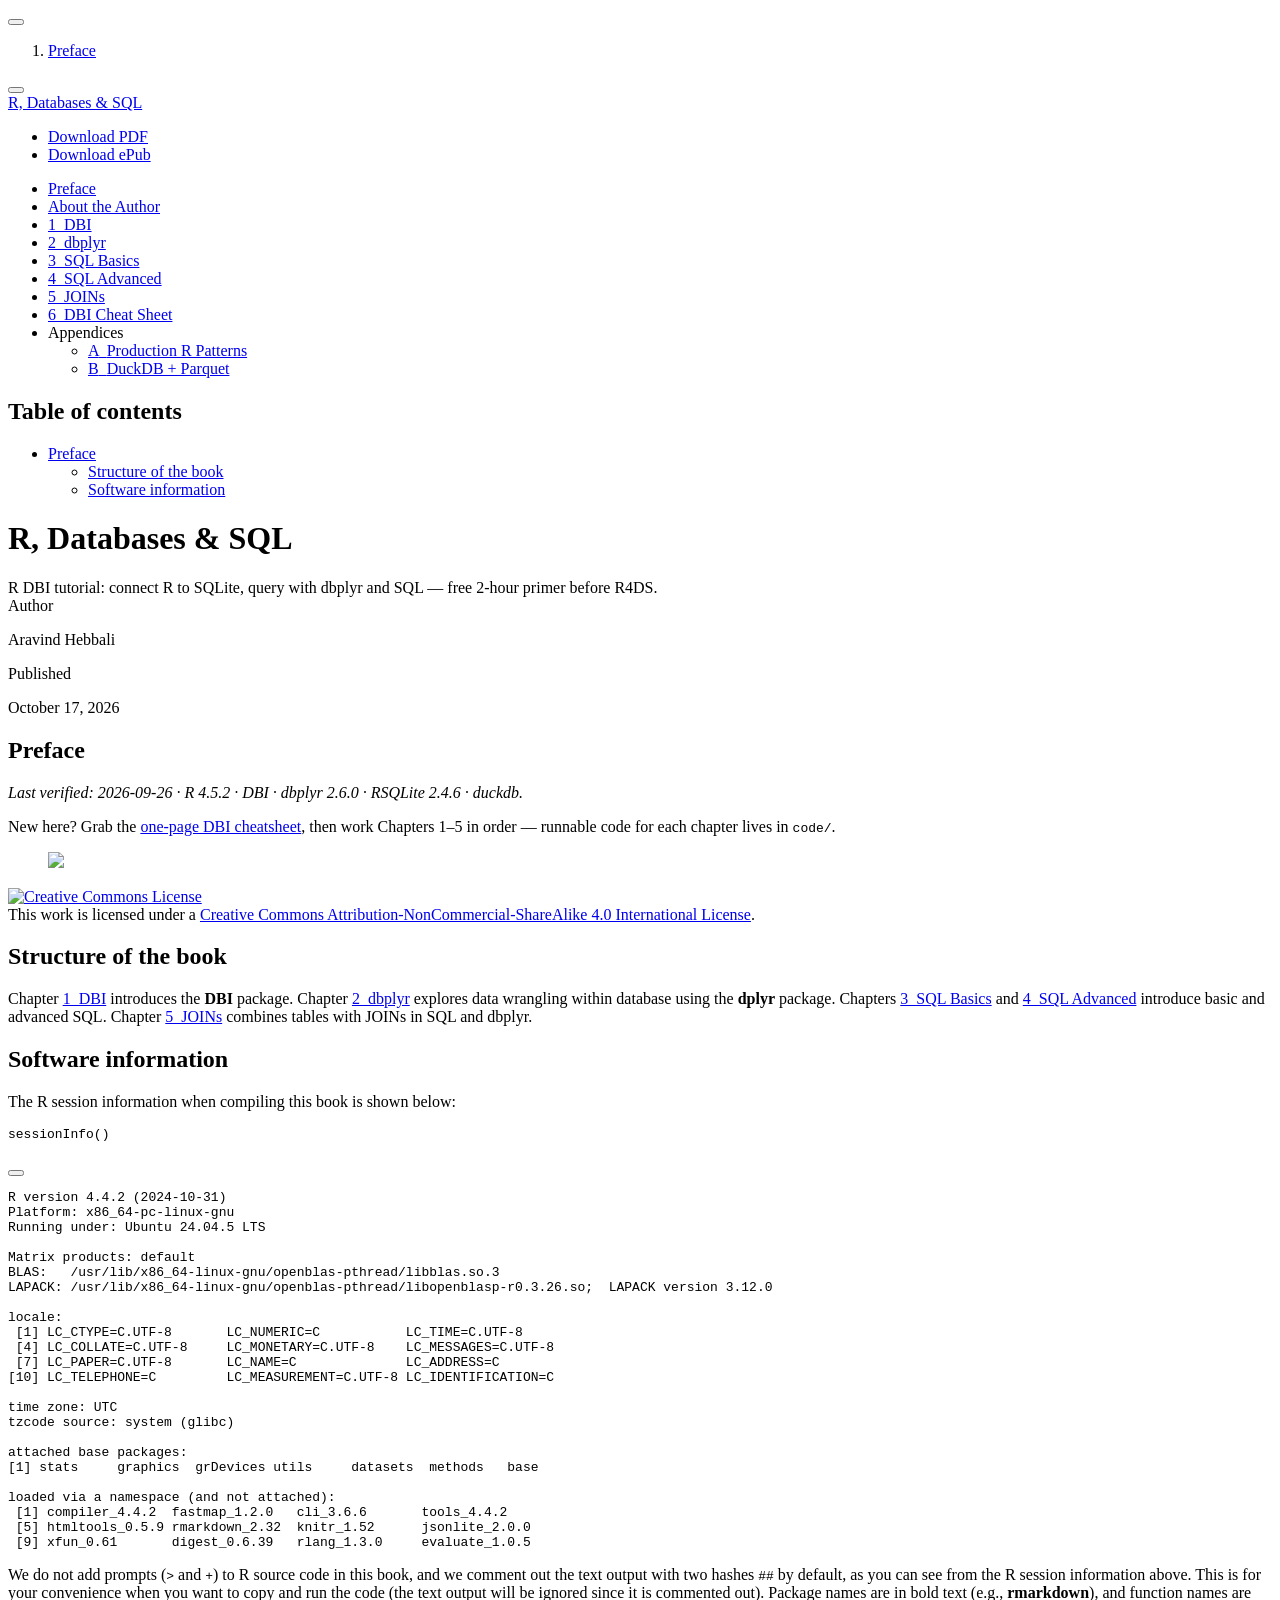
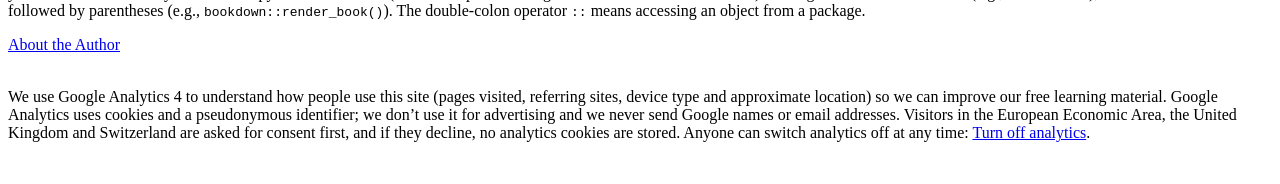
==== docs/index.html @ 553f1cb4 "docs: rebuild site via ci" ====
<!DOCTYPE html>
<html xmlns="http://www.w3.org/1999/xhtml" lang="en" xml:lang="en"><head>

<meta charset="utf-8">
<meta name="generator" content="quarto-1.10.18">

<meta name="viewport" content="width=device-width, initial-scale=1.0, user-scalable=yes">

<meta name="author" content="Aravind Hebbali">
<meta name="dcterms.date" content="2026-10-17">
<meta name="description" content="R DBI tutorial: connect R to SQLite, query with dbplyr and SQL — free 2-hour primer before R4DS.">

<title>R, Databases &amp; SQL</title>
<style>
/* Default styles provided by pandoc.
** See https://pandoc.org/MANUAL.html#variables-for-html for config info.
*/
span.smallcaps{font-variant: small-caps;}
div.columns{display: flex; gap: 1.5em;}
div.column{flex: auto;}
@media screen {
div.columns{gap: min(4vw, 1.5em);}
div.column{overflow-x: auto;}
}
div.hanging-indent{margin-left: 1.5em; text-indent: -1.5em;}
ul.task-list{list-style: none;}
ul.task-list li input[type="checkbox"] {
  width: 0.8em;
  margin: 0 0.8em 0.2em -1em; /* quarto-specific, see https://github.com/quarto-dev/quarto-cli/issues/4556 */ 
  vertical-align: middle;
}
/* CSS for syntax highlighting */
html { -webkit-text-size-adjust: 100%; }
pre > code.sourceCode { white-space: pre; position: relative; }
pre > code.sourceCode > span { display: inline-block; line-height: 1.25; }
pre > code.sourceCode > span:empty { height: 1.2em; }
.sourceCode { overflow: visible; }
code.sourceCode > span { color: inherit; text-decoration: inherit; }
div.sourceCode { margin: 1em 0; }
pre.sourceCode { margin: 0; }
@media screen {
div.sourceCode { overflow: auto; }
}
@media print {
pre > code.sourceCode { white-space: pre-wrap; }
pre > code.sourceCode > span { text-indent: -5em; padding-left: 5em; }
}
pre.numberSource code
  { counter-reset: source-line 0; }
pre.numberSource code > span
  { position: relative; left: -4em; counter-increment: source-line; }
pre.numberSource code > span > a:first-child::before
  { content: counter(source-line);
    position: relative; left: -1em; text-align: right; vertical-align: baseline;
    border: none; display: inline-block;
    -webkit-touch-callout: none; -webkit-user-select: none;
    -khtml-user-select: none; -moz-user-select: none;
    -ms-user-select: none; user-select: none;
    padding: 0 4px; width: 4em;
  }
pre.numberSource { margin-left: 3em;  padding-left: 4px; }
div.sourceCode
  {   }
@media screen {
pre > code.sourceCode > span > a:first-child::before { text-decoration: underline; }
}
</style>


<script src="site_libs/quarto-nav/quarto-nav.js"></script>
<script src="site_libs/quarto-nav/headroom.min.js"></script>
<script src="site_libs/clipboard/clipboard.min.js"></script>
<script src="site_libs/quarto-search/autocomplete.umd.js"></script>
<script src="site_libs/quarto-search/fuse.min.js"></script>
<script src="site_libs/quarto-search/quarto-search.js"></script>
<meta name="quarto:offset" content="./">
<link href="./about.html" rel="next">
<script src="site_libs/quarto-html/quarto.js" type="module"></script>
<script src="site_libs/quarto-html/tabsets/tabsets.js" type="module"></script>
<script src="site_libs/quarto-html/popper.min.js"></script>
<script src="site_libs/quarto-html/tippy.umd.min.js"></script>
<script src="site_libs/quarto-html/anchor.min.js"></script>
<link href="site_libs/quarto-html/tippy.css" rel="stylesheet">
<link href="site_libs/quarto-html/quarto-syntax-highlighting-64a204ab8560d761af7679ceaba22944.css" rel="stylesheet" id="quarto-text-highlighting-styles">
<script src="site_libs/bootstrap/bootstrap.min.js"></script>
<link href="site_libs/bootstrap/bootstrap-icons.css" rel="stylesheet">
<link href="site_libs/bootstrap/bootstrap-fa39313ee0ae67082205aa4c05164dde.min.css" rel="stylesheet" append-hash="true" id="quarto-bootstrap" data-mode="light">
<script id="quarto-search-options" type="application/json">{
  "location": "sidebar",
  "copy-button": false,
  "collapse-after": 3,
  "panel-placement": "start",
  "type": "textbox",
  "limit": 50,
  "keyboard-shortcut": [
    "f",
    "/",
    "s"
  ],
  "show-item-context": false,
  "language": {
    "search-no-results-text": "No results",
    "search-matching-documents-text": "matching documents",
    "search-copy-link-title": "Copy link to search",
    "search-hide-matches-text": "Hide additional matches",
    "search-more-match-text": "more match in this document",
    "search-more-matches-text": "more matches in this document",
    "search-clear-button-title": "Clear",
    "search-text-placeholder": "",
    "search-detached-cancel-button-title": "Cancel",
    "search-submit-button-title": "Submit",
    "search-label": "Search"
  }
}</script>
<!-- Rsquared site-kit v1.0.1: GA4 + region-based consent. Kit files are vendored in site-kit/. -->
<link rel="stylesheet" href="./site-kit/rsa-consent.css">
<script src="./site-kit/rsa-analytics.js" data-ga-id="G-2QSPEL5WM6" async=""></script>


<link rel="stylesheet" href="style.css">
</head>

<body class="nav-sidebar floating quarto-light">

<div id="quarto-search-results"></div>
  <header id="quarto-header" class="headroom fixed-top">
  <nav class="quarto-secondary-nav">
    <div class="container-fluid d-flex">
      <button type="button" class="quarto-btn-toggle btn" data-bs-toggle="collapse" role="button" data-bs-target=".quarto-sidebar-collapse-item" aria-controls="quarto-sidebar" aria-expanded="false" aria-label="Toggle sidebar navigation" onclick="if (window.quartoToggleHeadroom) { window.quartoToggleHeadroom(); }">
        <i class="bi bi-layout-text-sidebar-reverse"></i>
      </button>
        <nav class="quarto-page-breadcrumbs" aria-label="breadcrumb"><ol class="breadcrumb"><li class="breadcrumb-item"><a href="./index.html">Preface</a></li></ol></nav>
        <a class="flex-grow-1" role="navigation" data-bs-toggle="collapse" data-bs-target=".quarto-sidebar-collapse-item" aria-controls="quarto-sidebar" aria-expanded="false" aria-label="Toggle sidebar navigation" onclick="if (window.quartoToggleHeadroom) { window.quartoToggleHeadroom(); }">      
        </a>
      <button type="button" class="btn quarto-search-button" aria-label="Search" onclick="window.quartoOpenSearch();">
        <i class="bi bi-search"></i>
      </button>
    </div>
  </nav>
</header>
<!-- content -->
<div id="quarto-content" class="quarto-container page-columns page-rows-contents page-layout-article">
<!-- sidebar -->
  <nav id="quarto-sidebar" class="sidebar collapse collapse-horizontal quarto-sidebar-collapse-item sidebar-navigation floating overflow-auto">
    <div class="pt-lg-2 mt-2 text-left sidebar-header">
    <div class="sidebar-title mb-0 py-0">
      <a href="./">R, Databases &amp; SQL</a> 
        <div class="sidebar-tools-main">
    <div class="dropdown">
      <a href="" title="Download" id="quarto-navigation-tool-dropdown-0" class="quarto-navigation-tool dropdown-toggle px-1" data-bs-toggle="dropdown" aria-expanded="false" role="link" aria-label="Download"><i class="bi bi-download"></i></a>
      <ul class="dropdown-menu" aria-labelledby="quarto-navigation-tool-dropdown-0">
          <li>
            <a class="dropdown-item sidebar-tools-main-item" href="./databases-and-sql.pdf">
              <i class="bi bi-file-pdf pe-1"></i>
            Download PDF
            </a>
          </li>
          <li>
            <a class="dropdown-item sidebar-tools-main-item" href="./databases-and-sql.epub">
              <i class="bi bi-journal pe-1"></i>
            Download ePub
            </a>
          </li>
      </ul>
    </div>
</div>
    </div>
      </div>
        <div class="mt-2 flex-shrink-0 align-items-center">
        <div class="sidebar-search">
        <div id="quarto-search" class="" title="Search"></div>
        </div>
        </div>
    <div class="sidebar-menu-container"> 
    <ul class="list-unstyled mt-1">
        <li class="sidebar-item">
  <div class="sidebar-item-container"> 
  <a href="./index.html" class="sidebar-item-text sidebar-link active">
 <span class="menu-text">Preface</span></a>
  </div>
</li>
        <li class="sidebar-item">
  <div class="sidebar-item-container"> 
  <a href="./about.html" class="sidebar-item-text sidebar-link">
 <span class="menu-text">About the Author</span></a>
  </div>
</li>
        <li class="sidebar-item">
  <div class="sidebar-item-container"> 
  <a href="./dbi.html" class="sidebar-item-text sidebar-link">
 <span class="menu-text"><span class="chapter-number">1</span>&nbsp; <span class="chapter-title">DBI</span></span></a>
  </div>
</li>
        <li class="sidebar-item">
  <div class="sidebar-item-container"> 
  <a href="./dbplyr.html" class="sidebar-item-text sidebar-link">
 <span class="menu-text"><span class="chapter-number">2</span>&nbsp; <span class="chapter-title">dbplyr</span></span></a>
  </div>
</li>
        <li class="sidebar-item">
  <div class="sidebar-item-container"> 
  <a href="./sql-basics.html" class="sidebar-item-text sidebar-link">
 <span class="menu-text"><span class="chapter-number">3</span>&nbsp; <span class="chapter-title">SQL Basics</span></span></a>
  </div>
</li>
        <li class="sidebar-item">
  <div class="sidebar-item-container"> 
  <a href="./sql-advanced.html" class="sidebar-item-text sidebar-link">
 <span class="menu-text"><span class="chapter-number">4</span>&nbsp; <span class="chapter-title">SQL Advanced</span></span></a>
  </div>
</li>
        <li class="sidebar-item">
  <div class="sidebar-item-container"> 
  <a href="./joins.html" class="sidebar-item-text sidebar-link">
 <span class="menu-text"><span class="chapter-number">5</span>&nbsp; <span class="chapter-title">JOINs</span></span></a>
  </div>
</li>
        <li class="sidebar-item">
  <div class="sidebar-item-container"> 
  <a href="./cheatsheet.html" class="sidebar-item-text sidebar-link">
 <span class="menu-text"><span class="chapter-number">6</span>&nbsp; <span class="chapter-title">DBI Cheat Sheet</span></span></a>
  </div>
</li>
        <li class="sidebar-item sidebar-item-section">
      <div class="sidebar-item-container"> 
            <a class="sidebar-item-text sidebar-link text-start" data-bs-toggle="collapse" data-bs-target="#quarto-sidebar-section-1" role="navigation" aria-expanded="true">
 <span class="menu-text">Appendices</span></a>
          <a class="sidebar-item-toggle text-start" data-bs-toggle="collapse" data-bs-target="#quarto-sidebar-section-1" role="navigation" aria-expanded="true" aria-label="Toggle section">
            <i class="bi bi-chevron-right ms-2"></i>
          </a> 
      </div>
      <ul id="quarto-sidebar-section-1" class="collapse list-unstyled sidebar-section depth1 show">  
          <li class="sidebar-item">
  <div class="sidebar-item-container"> 
  <a href="./production.html" class="sidebar-item-text sidebar-link">
 <span class="menu-text"><span class="chapter-number">A</span>&nbsp; <span class="chapter-title">Production R Patterns</span></span></a>
  </div>
</li>
          <li class="sidebar-item">
  <div class="sidebar-item-container"> 
  <a href="./duckdb.html" class="sidebar-item-text sidebar-link">
 <span class="menu-text"><span class="chapter-number">B</span>&nbsp; <span class="chapter-title">DuckDB + Parquet</span></span></a>
  </div>
</li>
      </ul>
  </li>
    </ul>
    </div>
</nav>
<div id="quarto-sidebar-glass" class="quarto-sidebar-collapse-item" data-bs-toggle="collapse" data-bs-target=".quarto-sidebar-collapse-item"></div>
<!-- margin-sidebar -->
    <div id="quarto-margin-sidebar" class="sidebar margin-sidebar">
        <nav id="TOC" role="doc-toc" class="toc-active">
    <h2 id="toc-title">Table of contents</h2>
   
  <ul>
  <li><a href="#preface" id="toc-preface" class="nav-link active" data-scroll-target="#preface">Preface</a>
  <ul class="collapse">
  <li><a href="#structure-of-the-book" id="toc-structure-of-the-book" class="nav-link" data-scroll-target="#structure-of-the-book">Structure of the book</a></li>
  <li><a href="#software-information" id="toc-software-information" class="nav-link" data-scroll-target="#software-information">Software information</a></li>
  </ul></li>
  </ul>
</nav>
    </div>
<!-- main -->
<main class="content" id="quarto-document-content">

<header id="title-block-header" class="quarto-title-block default">
<div class="quarto-title">
<h1 class="title">R, Databases &amp; SQL</h1>
</div>

<div>
  <div class="description">
    R DBI tutorial: connect R to SQLite, query with dbplyr and SQL — free 2-hour primer before R4DS.
  </div>
</div>


<div class="quarto-title-meta">

    <div>
    <div class="quarto-title-meta-heading">Author</div>
    <div class="quarto-title-meta-contents">
             <p>Aravind Hebbali </p>
          </div>
  </div>
    
    <div>
    <div class="quarto-title-meta-heading">Published</div>
    <div class="quarto-title-meta-contents">
      <p class="date">October 17, 2026</p>
    </div>
  </div>
  
    
  </div>
  


</header>


<section id="preface" class="level1 unnumbered">
<h1 class="unnumbered">Preface</h1>
<p><em>Last verified: 2026-09-26 · R 4.5.2 · DBI · dbplyr 2.6.0 · RSQLite 2.4.6 · duckdb.</em></p>
<p>New here? Grab the <a href="cheatsheet/dbi-cheatsheet.pdf">one-page DBI cheatsheet</a>, then work Chapters 1–5 in order — runnable code for each chapter lives in <code>code/</code>.</p>
<div class="cell" data-layout-align="center">
<div class="cell-output-display">
<div class="quarto-figure quarto-figure-center">
<figure class="figure">
<p><img src="img/rdbsql.png" class="img-fluid quarto-figure quarto-figure-center figure-img" style="width:60.0%"></p>
</figure>
</div>
</div>
</div>
<p><a rel="license" href="http://creativecommons.org/licenses/by-nc-sa/4.0/"><img alt="Creative Commons License" style="border-width:0" src="https://i.creativecommons.org/l/by-nc-sa/4.0/88x31.png"></a><br>This work is licensed under a <a rel="license" href="http://creativecommons.org/licenses/by-nc-sa/4.0/">Creative Commons Attribution-NonCommercial-ShareAlike 4.0 International License</a>.</p>
<section id="structure-of-the-book" class="level2 unnumbered">
<h2 class="unnumbered anchored" data-anchor-id="structure-of-the-book">Structure of the book</h2>
<p>Chapter <a href="dbi.html" class="quarto-xref"><span>1&nbsp; DBI</span></a> introduces the <strong>DBI</strong> package. Chapter <a href="dbplyr.html" class="quarto-xref"><span>2&nbsp; dbplyr</span></a> explores data wrangling within database using the <strong>dplyr</strong> package. Chapters <a href="sql-basics.html" class="quarto-xref"><span>3&nbsp; SQL Basics</span></a> and <a href="sql-advanced.html" class="quarto-xref"><span>4&nbsp; SQL Advanced</span></a> introduce basic and advanced SQL. Chapter <a href="joins.html" class="quarto-xref"><span>5&nbsp; JOINs</span></a> combines tables with JOINs in SQL and dbplyr.</p>
</section>
<section id="software-information" class="level2 unnumbered">
<h2 class="unnumbered anchored" data-anchor-id="software-information">Software information</h2>
<p>The R session information when compiling this book is shown below:</p>
<div class="cell">
<div class="code-copy-outer-scaffold"><div class="sourceCode cell-code" id="cb1"><pre class="sourceCode r code-with-copy"><code class="sourceCode r"><span id="cb1-1"><a href="#cb1-1" aria-hidden="true" tabindex="-1"></a><span class="fu">sessionInfo</span>()</span></code></pre></div><button title="Copy to Clipboard" class="code-copy-button"><i class="bi"></i></button></div>
<div class="cell-output cell-output-stdout">
<pre><code>R version 4.4.2 (2024-10-31)
Platform: x86_64-pc-linux-gnu
Running under: Ubuntu 24.04.5 LTS

Matrix products: default
BLAS:   /usr/lib/x86_64-linux-gnu/openblas-pthread/libblas.so.3 
LAPACK: /usr/lib/x86_64-linux-gnu/openblas-pthread/libopenblasp-r0.3.26.so;  LAPACK version 3.12.0

locale:
 [1] LC_CTYPE=C.UTF-8       LC_NUMERIC=C           LC_TIME=C.UTF-8       
 [4] LC_COLLATE=C.UTF-8     LC_MONETARY=C.UTF-8    LC_MESSAGES=C.UTF-8   
 [7] LC_PAPER=C.UTF-8       LC_NAME=C              LC_ADDRESS=C          
[10] LC_TELEPHONE=C         LC_MEASUREMENT=C.UTF-8 LC_IDENTIFICATION=C   

time zone: UTC
tzcode source: system (glibc)

attached base packages:
[1] stats     graphics  grDevices utils     datasets  methods   base     

loaded via a namespace (and not attached):
 [1] compiler_4.4.2  fastmap_1.2.0   cli_3.6.6       tools_4.4.2    
 [5] htmltools_0.5.9 rmarkdown_2.32  knitr_1.52      jsonlite_2.0.0 
 [9] xfun_0.61       digest_0.6.39   rlang_1.3.0     evaluate_1.0.5 </code></pre>
</div>
</div>
<p>We do not add prompts (<code>&gt;</code> and <code>+</code>) to R source code in this book, and we comment out the text output with two hashes <code>##</code> by default, as you can see from the R session information above. This is for your convenience when you want to copy and run the code (the text output will be ignored since it is commented out). Package names are in bold text (e.g., <strong>rmarkdown</strong>), and function names are followed by parentheses (e.g., <code>bookdown::render_book()</code>). The double-colon operator <code>::</code> means accessing an object from a package.</p>


</section>
</section>

</main> <!-- /main -->
<script id="quarto-html-after-body" type="application/javascript">
  window.document.addEventListener("DOMContentLoaded", function (event) {
    const icon = "";
    const anchorJS = new window.AnchorJS();
    anchorJS.options = {
      placement: 'right',
      icon: icon
    };
    anchorJS.add('.anchored');
    const isCodeAnnotation = (el) => {
      for (const clz of el.classList) {
        if (clz.startsWith('code-annotation-')) {                     
          return true;
        }
      }
      return false;
    }
    const onCopySuccess = function(e) {
      // button target
      const button = e.trigger;
      // don't keep focus
      button.blur();
      // flash "checked"
      button.classList.add('code-copy-button-checked');
      var currentTitle = button.getAttribute("title");
      button.setAttribute("title", "Copied!");
      let tooltip;
      if (window.bootstrap) {
        button.setAttribute("data-bs-toggle", "tooltip");
        button.setAttribute("data-bs-placement", "left");
        button.setAttribute("data-bs-title", "Copied!");
        tooltip = new bootstrap.Tooltip(button, 
          { trigger: "manual", 
            customClass: "code-copy-button-tooltip",
            offset: [0, -8]});
        tooltip.show();    
      }
      setTimeout(function() {
        if (tooltip) {
          tooltip.hide();
          button.removeAttribute("data-bs-title");
          button.removeAttribute("data-bs-toggle");
          button.removeAttribute("data-bs-placement");
        }
        button.setAttribute("title", currentTitle);
        button.classList.remove('code-copy-button-checked');
      }, 1000);
      // clear code selection
      e.clearSelection();
    }
    const getTextToCopy = function(trigger) {
      const outerScaffold = trigger.parentElement.cloneNode(true);
      const codeEl = outerScaffold.querySelector('code');
      for (const childEl of codeEl.children) {
        if (isCodeAnnotation(childEl)) {
          childEl.remove();
        }
      }
      return codeEl.innerText;
    }
    const clipboard = new window.ClipboardJS('.code-copy-button:not([data-in-quarto-modal])', {
      text: getTextToCopy
    });
    clipboard.on('success', onCopySuccess);
    if (window.document.getElementById('quarto-embedded-source-code-modal')) {
      const clipboardModal = new window.ClipboardJS('.code-copy-button[data-in-quarto-modal]', {
        text: getTextToCopy,
        container: window.document.getElementById('quarto-embedded-source-code-modal')
      });
      clipboardModal.on('success', onCopySuccess);
    }
      var localhostRegex = new RegExp(/^(?:http|https):\/\/localhost\:?[0-9]*\//);
      var mailtoRegex = new RegExp(/^mailto:/);
        var filterRegex = new RegExp('/' + window.location.host + '/');
      var isInternal = (href) => {
          return filterRegex.test(href) || localhostRegex.test(href) || mailtoRegex.test(href);
      }
      // Inspect non-navigation links and adorn them if external
     var links = window.document.querySelectorAll('a[href]:not(.nav-link):not(.navbar-brand):not(.toc-action):not(.sidebar-link):not(.sidebar-item-toggle):not(.pagination-link):not(.no-external):not([aria-hidden]):not(.dropdown-item):not(.quarto-navigation-tool):not(.about-link)');
      for (var i=0; i<links.length; i++) {
        const link = links[i];
        if (!isInternal(link.href)) {
          // undo the damage that might have been done by quarto-nav.js in the case of
          // links that we want to consider external
          if (link.dataset.originalHref !== undefined) {
            link.href = link.dataset.originalHref;
          }
        }
      }
    function tippyHover(el, contentFn, onTriggerFn, onUntriggerFn) {
      const config = {
        allowHTML: true,
        maxWidth: 500,
        delay: 100,
        arrow: false,
        appendTo: function(el) {
            return el.parentElement;
        },
        interactive: true,
        interactiveBorder: 10,
        theme: 'quarto',
        placement: 'bottom-start',
      };
      if (contentFn) {
        config.content = contentFn;
      }
      if (onTriggerFn) {
        config.onTrigger = onTriggerFn;
      }
      if (onUntriggerFn) {
        config.onUntrigger = onUntriggerFn;
      }
      window.tippy(el, config); 
    }
    const noterefs = window.document.querySelectorAll('a[role="doc-noteref"]');
    for (var i=0; i<noterefs.length; i++) {
      const ref = noterefs[i];
      tippyHover(ref, function() {
        // use id or data attribute instead here
        let href = ref.getAttribute('data-footnote-href') || ref.getAttribute('href');
        try { href = new URL(href).hash; } catch {}
        const id = href.replace(/^#\/?/, "");
        const note = window.document.getElementById(id);
        if (note) {
          return note.innerHTML;
        } else {
          return "";
        }
      });
    }
    const xrefs = window.document.querySelectorAll('a.quarto-xref');
    const processXRef = (id, note) => {
      // Strip column container classes
      const stripColumnClz = (el) => {
        el.classList.remove("page-full", "page-columns");
        if (el.children) {
          for (const child of el.children) {
            stripColumnClz(child);
          }
        }
      }
      stripColumnClz(note)
      if (id === null || id.startsWith('sec-')) {
        // Special case sections, only their first couple elements
        const container = document.createElement("div");
        if (note.children && note.children.length > 2) {
          container.appendChild(note.children[0].cloneNode(true));
          for (let i = 1; i < note.children.length; i++) {
            const child = note.children[i];
            if (child.tagName === "P" && child.innerText === "") {
              continue;
            } else {
              container.appendChild(child.cloneNode(true));
              break;
            }
          }
          if (window.Quarto?.typesetMath) {
            window.Quarto.typesetMath(container);
          }
          return container.innerHTML
        } else {
          if (window.Quarto?.typesetMath) {
            window.Quarto.typesetMath(note);
          }
          return note.innerHTML;
        }
      } else {
        // Remove any anchor links if they are present
        const anchorLink = note.querySelector('a.anchorjs-link');
        if (anchorLink) {
          anchorLink.remove();
        }
        if (window.Quarto?.typesetMath) {
          window.Quarto.typesetMath(note);
        }
        if (note.classList.contains("callout")) {
          return note.outerHTML;
        } else {
          return note.innerHTML;
        }
      }
    }
    for (var i=0; i<xrefs.length; i++) {
      const xref = xrefs[i];
      tippyHover(xref, undefined, function(instance) {
        instance.disable();
        let url = xref.getAttribute('href');
        let hash = undefined; 
        if (url.startsWith('#')) {
          hash = url;
        } else {
          try { hash = new URL(url).hash; } catch {}
        }
        if (hash) {
          const id = hash.replace(/^#\/?/, "");
          const note = window.document.getElementById(id);
          if (note !== null) {
            try {
              const html = processXRef(id, note.cloneNode(true));
              instance.setContent(html);
            } finally {
              instance.enable();
              instance.show();
            }
          } else {
            // See if we can fetch this
            fetch(url.split('#')[0])
            .then(res => res.text())
            .then(html => {
              const parser = new DOMParser();
              const htmlDoc = parser.parseFromString(html, "text/html");
              const note = htmlDoc.getElementById(id);
              if (note !== null) {
                const html = processXRef(id, note);
                instance.setContent(html);
              } 
            }).finally(() => {
              instance.enable();
              instance.show();
            });
          }
        } else {
          // See if we can fetch a full url (with no hash to target)
          // This is a special case and we should probably do some content thinning / targeting
          fetch(url)
          .then(res => res.text())
          .then(html => {
            const parser = new DOMParser();
            const htmlDoc = parser.parseFromString(html, "text/html");
            const note = htmlDoc.querySelector('main.content');
            if (note !== null) {
              // This should only happen for chapter cross references
              // (since there is no id in the URL)
              // remove the first header
              if (note.children.length > 0 && note.children[0].tagName === "HEADER") {
                note.children[0].remove();
              }
              const html = processXRef(null, note);
              instance.setContent(html);
            } 
          }).finally(() => {
            instance.enable();
            instance.show();
          });
        }
      }, function(instance) {
      });
    }
        let selectedAnnoteEl;
        const selectorForAnnotation = ( cell, annotation) => {
          let cellAttr = 'data-code-cell="' + cell + '"';
          let lineAttr = 'data-code-annotation="' +  annotation + '"';
          const selector = 'span[' + cellAttr + '][' + lineAttr + ']';
          return selector;
        }
        const selectCodeLines = (annoteEl) => {
          const doc = window.document;
          const targetCell = annoteEl.getAttribute("data-target-cell");
          const targetAnnotation = annoteEl.getAttribute("data-target-annotation");
          const annoteSpan = window.document.querySelector(selectorForAnnotation(targetCell, targetAnnotation));
          const lines = annoteSpan.getAttribute("data-code-lines").split(",");
          const lineIds = lines.map((line) => {
            return targetCell + "-" + line;
          })
          let top = null;
          let height = null;
          let parent = null;
          if (lineIds.length > 0) {
              //compute the position of the single el (top and bottom and make a div)
              const el = window.document.getElementById(lineIds[0]);
              top = el.offsetTop;
              height = el.offsetHeight;
              parent = el.parentElement.parentElement;
            if (lineIds.length > 1) {
              const lastEl = window.document.getElementById(lineIds[lineIds.length - 1]);
              const bottom = lastEl.offsetTop + lastEl.offsetHeight;
              height = bottom - top;
            }
            if (top !== null && height !== null && parent !== null) {
              // cook up a div (if necessary) and position it 
              let div = window.document.getElementById("code-annotation-line-highlight");
              if (div === null) {
                div = window.document.createElement("div");
                div.setAttribute("id", "code-annotation-line-highlight");
                div.style.position = 'absolute';
                parent.appendChild(div);
              }
              div.style.top = top - 2 + "px";
              div.style.height = height + 4 + "px";
              div.style.left = 0;
              let gutterDiv = window.document.getElementById("code-annotation-line-highlight-gutter");
              if (gutterDiv === null) {
                gutterDiv = window.document.createElement("div");
                gutterDiv.setAttribute("id", "code-annotation-line-highlight-gutter");
                gutterDiv.style.position = 'absolute';
                const codeCell = window.document.getElementById(targetCell);
                const gutter = codeCell.querySelector('.code-annotation-gutter');
                gutter.appendChild(gutterDiv);
              }
              gutterDiv.style.top = top - 2 + "px";
              gutterDiv.style.height = height + 4 + "px";
            }
            selectedAnnoteEl = annoteEl;
          }
        };
        const unselectCodeLines = () => {
          const elementsIds = ["code-annotation-line-highlight", "code-annotation-line-highlight-gutter"];
          elementsIds.forEach((elId) => {
            const div = window.document.getElementById(elId);
            if (div) {
              div.remove();
            }
          });
          selectedAnnoteEl = undefined;
        };
          // Handle positioning of the toggle
      window.addEventListener(
        "resize",
        throttle(() => {
          elRect = undefined;
          if (selectedAnnoteEl) {
            selectCodeLines(selectedAnnoteEl);
          }
        }, 10)
      );
      function throttle(fn, ms) {
      let throttle = false;
      let timer;
        return (...args) => {
          if(!throttle) { // first call gets through
              fn.apply(this, args);
              throttle = true;
          } else { // all the others get throttled
              if(timer) clearTimeout(timer); // cancel #2
              timer = setTimeout(() => {
                fn.apply(this, args);
                timer = throttle = false;
              }, ms);
          }
        };
      }
        // Attach click handler to the DT
        const annoteDls = window.document.querySelectorAll('dt[data-target-cell]');
        for (const annoteDlNode of annoteDls) {
          annoteDlNode.addEventListener('click', (event) => {
            const clickedEl = event.target;
            if (clickedEl !== selectedAnnoteEl) {
              unselectCodeLines();
              const activeEl = window.document.querySelector('dt[data-target-cell].code-annotation-active');
              if (activeEl) {
                activeEl.classList.remove('code-annotation-active');
              }
              selectCodeLines(clickedEl);
              clickedEl.classList.add('code-annotation-active');
            } else {
              // Unselect the line
              unselectCodeLines();
              clickedEl.classList.remove('code-annotation-active');
            }
          });
        }
    const findCites = (el) => {
      const parentEl = el.parentElement;
      if (parentEl) {
        const cites = parentEl.dataset.cites;
        if (cites) {
          return {
            el,
            cites: cites.split(' ')
          };
        } else {
          return findCites(el.parentElement)
        }
      } else {
        return undefined;
      }
    };
    var bibliorefs = window.document.querySelectorAll('a[role="doc-biblioref"]');
    for (var i=0; i<bibliorefs.length; i++) {
      const ref = bibliorefs[i];
      const citeInfo = findCites(ref);
      if (citeInfo) {
        tippyHover(citeInfo.el, function() {
          var popup = window.document.createElement('div');
          citeInfo.cites.forEach(function(cite) {
            var citeDiv = window.document.createElement('div');
            citeDiv.classList.add('hanging-indent');
            citeDiv.classList.add('csl-entry');
            var biblioDiv = window.document.getElementById('ref-' + cite);
            if (biblioDiv) {
              citeDiv.innerHTML = biblioDiv.innerHTML;
            }
            popup.appendChild(citeDiv);
          });
          return popup.innerHTML;
        });
      }
    }
  });
  </script>
<nav class="page-navigation">
  <div class="nav-page nav-page-previous">
  </div>
  <div class="nav-page nav-page-next">
      <a href="./about.html" class="pagination-link" aria-label="About the Author">
        <span class="nav-page-text">About the Author</span> <i class="bi bi-arrow-right-short"></i>
      </a>
  </div>
</nav>
</div> <!-- /content -->
<footer class="footer">
  <div class="nav-footer">
    <div class="nav-footer-left">
      &nbsp;
    </div>   
    <div class="nav-footer-center">
<p>We use Google Analytics 4 to understand how people use this site (pages visited, referring sites, device type and approximate location) so we can improve our free learning material. Google Analytics uses cookies and a pseudonymous identifier; we don’t use it for advertising and we never send Google names or email addresses. Visitors in the European Economic Area, the United Kingdom and Switzerland are asked for consent first, and if they decline, no analytics cookies are stored. Anyone can switch analytics off at any time: <a href="#" data-rsa-analytics-optout="">Turn off analytics</a>.</p>
</div>
    <div class="nav-footer-right">
      &nbsp;
    </div>
  </div>
</footer>




</body></html>
---- docs/site-kit/rsa-consent.css ----
/**
 * Rsquared Academy Site-Kit — Consent Banner & Opt-Out Styles
 * Version: v1.0.0
 *
 * Lightweight, zero-external-font styles for the consent dialog
 * and opt-out notifications. Fixed to the bottom viewport edge
 * to prevent layout shifts on host pages.
 */

:root {
  --rsa-accent: #2563EB;
  --rsa-accent-hover: #1D4ED8;
  --rsa-ink: #0F172A;
  --rsa-ink-secondary: #475569;
  --rsa-bg: #FFFFFF;
  --rsa-border: #E2E8F0;
  --rsa-decline-bg: #F1F5F9;
  --rsa-decline-text: #0F172A;
  --rsa-decline-hover: #E2E8F0;
  --rsa-accept-bg: #2563EB;
  --rsa-accept-text: #FFFFFF;
  --rsa-accept-hover: #1D4ED8;
  --rsa-focus-ring: #2563EB;
  --rsa-font: system-ui, -apple-system, BlinkMacSystemFont, "Segoe UI", Roboto, Oxygen, Ubuntu, Cantarell, "Helvetica Neue", Arial, sans-serif;
  --rsa-shadow: 0 -4px 20px rgba(15, 23, 42, 0.08), 0 -1px 3px rgba(15, 23, 42, 0.04);
}

@media (prefers-color-scheme: dark) {
  :root {
    --rsa-accent: #3B82F6;
    --rsa-accent-hover: #60A5FA;
    --rsa-ink: #F8FAFC;
    --rsa-ink-secondary: #94A3B8;
    --rsa-bg: #0F172A;
    --rsa-border: #334155;
    --rsa-decline-bg: #1E293B;
    --rsa-decline-text: #F8FAFC;
    --rsa-decline-hover: #334155;
    --rsa-accept-bg: #2563EB;
    --rsa-accept-text: #FFFFFF;
    --rsa-accept-hover: #3B82F6;
    --rsa-focus-ring: #60A5FA;
    --rsa-shadow: 0 -4px 20px rgba(0, 0, 0, 0.4), 0 -1px 3px rgba(0, 0, 0, 0.3);
  }
}

/* Bottom-fixed consent dialog */
.rsa-consent-banner {
  position: fixed;
  bottom: 0;
  left: 0;
  right: 0;
  z-index: 999999;
  background-color: var(--rsa-bg);
  color: var(--rsa-ink);
  border-top: 1px solid var(--rsa-border);
  box-shadow: var(--rsa-shadow);
  font-family: var(--rsa-font);
  font-size: 0.9375rem;
  line-height: 1.5;
  padding: 1rem 1.5rem;
  box-sizing: border-box;
  outline: none;
}

.rsa-consent-container {
  max-width: 1120px;
  margin: 0 auto;
  display: flex;
  align-items: center;
  justify-content: space-between;
  gap: 1.5rem;
  flex-wrap: wrap;
}

.rsa-consent-content {
  flex: 1 1 340px;
}

.rsa-consent-title {
  margin: 0 0 0.25rem 0;
  font-size: 1rem;
  font-weight: 600;
  color: var(--rsa-ink);
  letter-spacing: -0.01em;
}

.rsa-consent-desc {
  margin: 0;
  font-size: 0.875rem;
  color: var(--rsa-ink-secondary);
}

.rsa-consent-actions {
  display: flex;
  align-items: center;
  gap: 0.75rem;
  flex-shrink: 0;
}

.rsa-consent-btn {
  font-family: inherit;
  font-size: 0.875rem;
  font-weight: 600;
  padding: 0.5rem 1.125rem;
  border-radius: 6px;
  cursor: pointer;
  border: 1px solid transparent;
  transition: background-color 0.15s ease, border-color 0.15s ease, color 0.15s ease, transform 0.05s ease;
  line-height: 1.25;
  white-space: nowrap;
}

.rsa-consent-btn:active {
  transform: translateY(1px);
}

.rsa-consent-btn:focus-visible {
  outline: 2px solid var(--rsa-focus-ring);
  outline-offset: 2px;
}

.rsa-consent-btn-accept {
  background-color: var(--rsa-accept-bg);
  color: var(--rsa-accept-text);
  border-color: var(--rsa-accept-bg);
}

.rsa-consent-btn-accept:hover {
  background-color: var(--rsa-accept-hover);
  border-color: var(--rsa-accept-hover);
}

.rsa-consent-btn-decline {
  background-color: var(--rsa-decline-bg);
  color: var(--rsa-decline-text);
  border-color: var(--rsa-border);
}

.rsa-consent-btn-decline:hover {
  background-color: var(--rsa-decline-hover);
}

/* Accessible floating toast confirmation for opt-out action */
.rsa-optout-toast {
  position: fixed;
  bottom: 1.5rem;
  right: 1.5rem;
  z-index: 1000000;
  background-color: var(--rsa-bg);
  color: var(--rsa-ink);
  border: 1px solid var(--rsa-border);
  box-shadow: 0 4px 16px rgba(0, 0, 0, 0.15);
  font-family: var(--rsa-font);
  font-size: 0.875rem;
  font-weight: 500;
  padding: 0.75rem 1.25rem;
  border-radius: 8px;
  display: flex;
  align-items: center;
  gap: 0.625rem;
  opacity: 0;
  transform: translateY(10px);
  transition: opacity 0.2s ease, transform 0.2s ease;
  pointer-events: none;
}

.rsa-optout-toast.rsa-toast-visible {
  opacity: 1;
  transform: translateY(0);
}

.rsa-toast-icon {
  display: inline-flex;
  align-items: center;
  justify-content: center;
  width: 1.25rem;
  height: 1.25rem;
  background-color: #10B981;
  color: #FFFFFF;
  border-radius: 50%;
  font-size: 0.75rem;
  font-weight: 700;
}
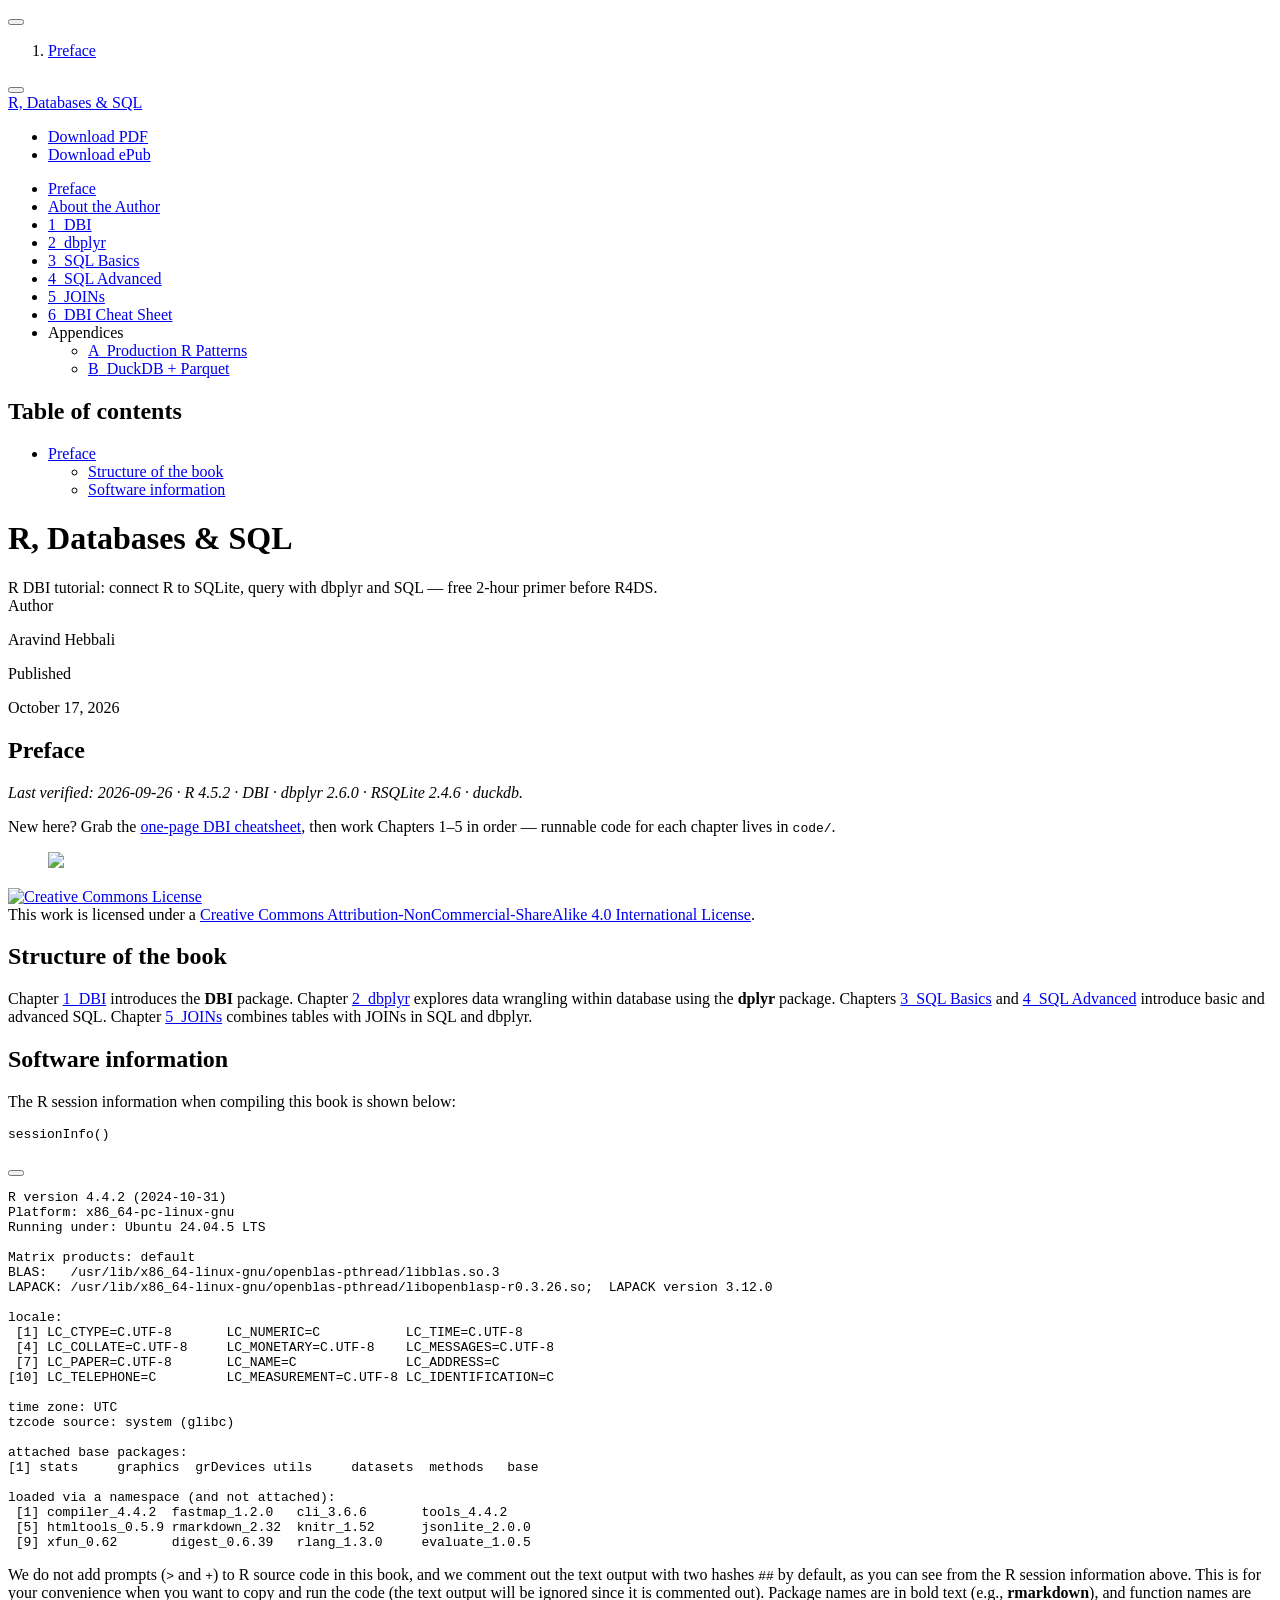
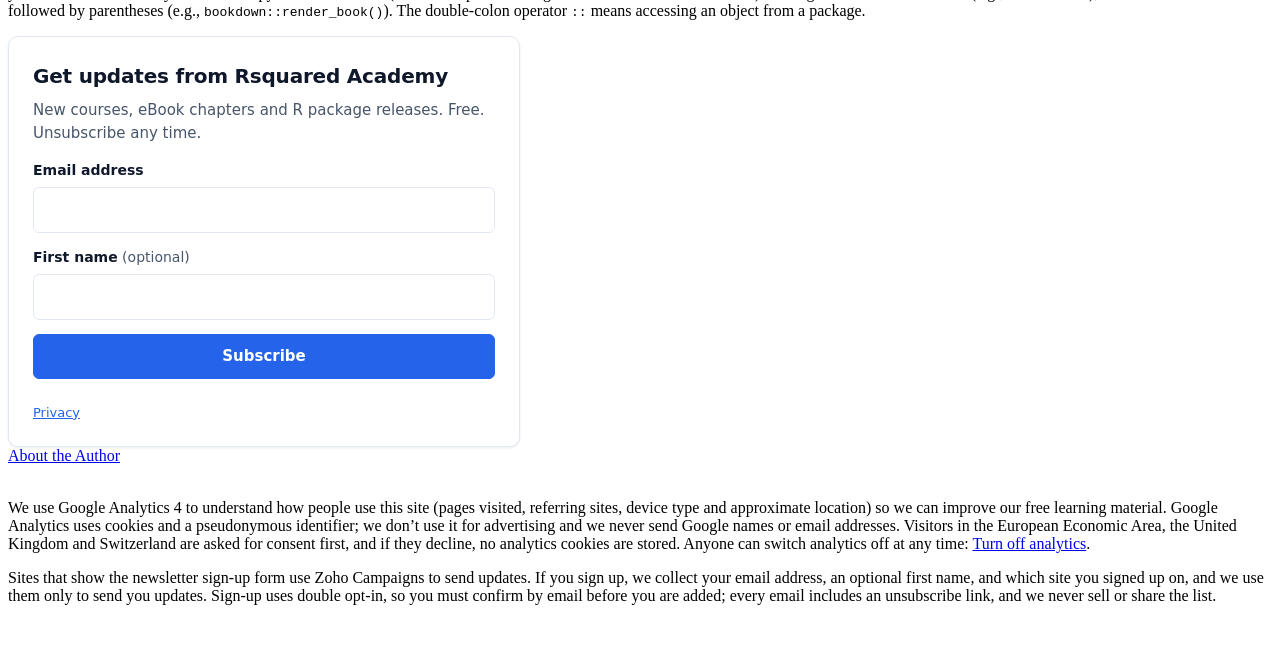
==== commit 33bb7f47: "docs: rebuild site via ci" ====
--- a/docs/index.html
+++ b/docs/index.html
@@ -112,9 +112,11 @@
     "search-label": "Search"
   }
 }</script>
-<!-- Rsquared site-kit v1.0.1: GA4 + region-based consent. Kit files are vendored in site-kit/. -->
+<!-- Rsquared site-kit v1.2.0: GA4 + region-based consent + email sign-up. Kit files are vendored in site-kit/. -->
 <link rel="stylesheet" href="./site-kit/rsa-consent.css">
 <script src="./site-kit/rsa-analytics.js" data-ga-id="G-2QSPEL5WM6" async=""></script>
+<link rel="stylesheet" href="./site-kit/rsa-signup.css">
+<script src="./site-kit/rsa-signup.js" defer=""></script>
 
 
 <link rel="stylesheet" href="style.css">
@@ -348,12 +350,13 @@
 loaded via a namespace (and not attached):
  [1] compiler_4.4.2  fastmap_1.2.0   cli_3.6.6       tools_4.4.2    
  [5] htmltools_0.5.9 rmarkdown_2.32  knitr_1.52      jsonlite_2.0.0 
- [9] xfun_0.61       digest_0.6.39   rlang_1.3.0     evaluate_1.0.5 </code></pre>
+ [9] xfun_0.62       digest_0.6.39   rlang_1.3.0     evaluate_1.0.5 </code></pre>
 </div>
 </div>
 <p>We do not add prompts (<code>&gt;</code> and <code>+</code>) to R source code in this book, and we comment out the text output with two hashes <code>##</code> by default, as you can see from the R session information above. This is for your convenience when you want to copy and run the code (the text output will be ignored since it is commented out). Package names are in bold text (e.g., <strong>rmarkdown</strong>), and function names are followed by parentheses (e.g., <code>bookdown::render_book()</code>). The double-colon operator <code>::</code> means accessing an object from a package.</p>
 
 
+<div data-rsa-signup="" data-site="rdbsql.rsquaredacademy.com" data-privacy-url="https://www.rsquaredacademy.com/privacy-policy.html"></div>
 </section>
 </section>
 
@@ -775,6 +778,7 @@
     </div>   
     <div class="nav-footer-center">
 <p>We use Google Analytics 4 to understand how people use this site (pages visited, referring sites, device type and approximate location) so we can improve our free learning material. Google Analytics uses cookies and a pseudonymous identifier; we don’t use it for advertising and we never send Google names or email addresses. Visitors in the European Economic Area, the United Kingdom and Switzerland are asked for consent first, and if they decline, no analytics cookies are stored. Anyone can switch analytics off at any time: <a href="#" data-rsa-analytics-optout="">Turn off analytics</a>.</p>
+<p>Sites that show the newsletter sign-up form use Zoho Campaigns to send updates. If you sign up, we collect your email address, an optional first name, and which site you signed up on, and we use them only to send you updates. Sign-up uses double opt-in, so you must confirm by email before you are added; every email includes an unsubscribe link, and we never sell or share the list.</p>
 </div>
     <div class="nav-footer-right">
       &nbsp;
--- a/docs/site-kit/rsa-consent.css
+++ b/docs/site-kit/rsa-consent.css
@@ -1,6 +1,6 @@
 /**
  * Rsquared Academy Site-Kit — Consent Banner & Opt-Out Styles
- * Version: v1.0.0
+ * Version: v1.2.0
  *
  * Lightweight, zero-external-font styles for the consent dialog
  * and opt-out notifications. Fixed to the bottom viewport edge
--- a/docs/site-kit/rsa-signup.css
+++ b/docs/site-kit/rsa-signup.css
@@ -0,0 +1,194 @@
+/**
+ * Rsquared Academy Site-Kit — Email Sign-up Styles
+ * Version: v1.2.0
+ *
+ * Compact, dependency-free styles for the Zoho Campaigns sign-up card.
+ * Reuses the shared --rsa-* custom properties (with local fallbacks so the
+ * file also works when rsa-consent.css is not loaded) and supports light and
+ * dark colour schemes. Every rule is scoped to .rsa-signup.
+ */
+
+.rsa-signup {
+  --rsa-accent: #2563EB;
+  --rsa-accent-hover: #1D4ED8;
+  --rsa-ink: #0F172A;
+  --rsa-ink-secondary: #475569;
+  --rsa-bg: #FFFFFF;
+  --rsa-border: #E2E8F0;
+  --rsa-focus-ring: #2563EB;
+  --rsa-error: #B91C1C;
+  --rsa-font: system-ui, -apple-system, BlinkMacSystemFont, "Segoe UI", Roboto, Oxygen, Ubuntu, Cantarell, "Helvetica Neue", Arial, sans-serif;
+  --rsa-shadow: 0 1px 3px rgba(15, 23, 42, 0.08);
+
+  box-sizing: border-box;
+  position: relative;
+  width: 100%;
+  max-width: 32rem;
+  margin: 0;
+  padding: 1.5rem;
+  background-color: var(--rsa-bg, #FFFFFF);
+  color: var(--rsa-ink, #0F172A);
+  border: 1px solid var(--rsa-border, #E2E8F0);
+  border-radius: 10px;
+  box-shadow: var(--rsa-shadow, 0 1px 3px rgba(15, 23, 42, 0.08));
+  font-family: var(--rsa-font, system-ui, -apple-system, BlinkMacSystemFont, "Segoe UI", Roboto, Oxygen, Ubuntu, Cantarell, "Helvetica Neue", Arial, sans-serif);
+  font-size: 1rem;
+  line-height: 1.5;
+}
+
+@media (prefers-color-scheme: dark) {
+  .rsa-signup {
+    --rsa-accent: #3B82F6;
+    --rsa-accent-hover: #60A5FA;
+    --rsa-ink: #F8FAFC;
+    --rsa-ink-secondary: #94A3B8;
+    --rsa-bg: #0F172A;
+    --rsa-border: #334155;
+    --rsa-focus-ring: #60A5FA;
+    --rsa-error: #FCA5A5;
+    --rsa-shadow: 0 1px 3px rgba(0, 0, 0, 0.4);
+  }
+}
+
+.rsa-signup *,
+.rsa-signup *::before,
+.rsa-signup *::after {
+  box-sizing: inherit;
+}
+
+.rsa-signup__heading {
+  margin: 0 0 0.5rem 0;
+  font-size: 1.25rem;
+  font-weight: 600;
+  letter-spacing: -0.01em;
+  color: var(--rsa-ink, #0F172A);
+}
+
+.rsa-signup__text {
+  margin: 0 0 1rem 0;
+  font-size: 0.9375rem;
+  color: var(--rsa-ink-secondary, #475569);
+}
+
+.rsa-signup__form {
+  display: flex;
+  flex-direction: column;
+}
+
+.rsa-signup__field {
+  display: flex;
+  flex-direction: column;
+  gap: 0.375rem;
+  margin-bottom: 0.875rem;
+}
+
+.rsa-signup__label {
+  font-size: 0.875rem;
+  font-weight: 600;
+  color: var(--rsa-ink, #0F172A);
+}
+
+.rsa-signup__optional {
+  font-weight: 400;
+  color: var(--rsa-ink-secondary, #475569);
+}
+
+.rsa-signup__input {
+  width: 100%;
+  min-height: 44px;
+  padding: 0.625rem 0.75rem;
+  font: inherit;
+  font-size: 1rem;
+  color: var(--rsa-ink, #0F172A);
+  background-color: var(--rsa-bg, #FFFFFF);
+  border: 1px solid var(--rsa-border, #E2E8F0);
+  border-radius: 6px;
+}
+
+.rsa-signup__input:focus-visible {
+  outline: 2px solid var(--rsa-focus-ring, #2563EB);
+  outline-offset: 2px;
+  border-color: var(--rsa-accent, #2563EB);
+}
+
+.rsa-signup__input[aria-invalid="true"] {
+  border-color: var(--rsa-error, #B91C1C);
+}
+
+.rsa-signup__button {
+  width: 100%;
+  min-height: 44px;
+  padding: 0.625rem 1.25rem;
+  font: inherit;
+  font-size: 0.9375rem;
+  font-weight: 600;
+  color: #FFFFFF;
+  background-color: var(--rsa-accent, #2563EB);
+  border: 1px solid var(--rsa-accent, #2563EB);
+  border-radius: 6px;
+  cursor: pointer;
+  transition: background-color 0.15s ease, border-color 0.15s ease;
+}
+
+.rsa-signup__button:hover {
+  background-color: var(--rsa-accent-hover, #1D4ED8);
+  border-color: var(--rsa-accent-hover, #1D4ED8);
+}
+
+.rsa-signup__button:focus-visible {
+  outline: 2px solid var(--rsa-focus-ring, #2563EB);
+  outline-offset: 2px;
+}
+
+.rsa-signup__button:disabled {
+  opacity: 0.6;
+  cursor: not-allowed;
+}
+
+.rsa-signup__status {
+  margin: 0.75rem 0 0 0;
+  font-size: 0.875rem;
+  color: var(--rsa-ink, #0F172A);
+}
+
+.rsa-signup__status--error {
+  color: var(--rsa-error, #B91C1C);
+}
+
+.rsa-signup__status--success {
+  color: var(--rsa-ink, #0F172A);
+}
+
+.rsa-signup__privacy {
+  margin: 0.75rem 0 0 0;
+  font-size: 0.8125rem;
+  color: var(--rsa-ink-secondary, #475569);
+}
+
+.rsa-signup__privacy-link {
+  color: var(--rsa-accent, #2563EB);
+  text-decoration: underline;
+}
+
+.rsa-signup__privacy-link:focus-visible {
+  outline: 2px solid var(--rsa-focus-ring, #2563EB);
+  outline-offset: 2px;
+  border-radius: 2px;
+}
+
+/* Honeypot: moved off-screen (not display:none) so bots still fill it. */
+.rsa-signup__hp {
+  position: absolute !important;
+  left: -9999px !important;
+  top: auto;
+  width: 1px;
+  height: 1px;
+  overflow: hidden;
+  pointer-events: none;
+}
+
+@media (prefers-reduced-motion: reduce) {
+  .rsa-signup__button {
+    transition: none;
+  }
+}
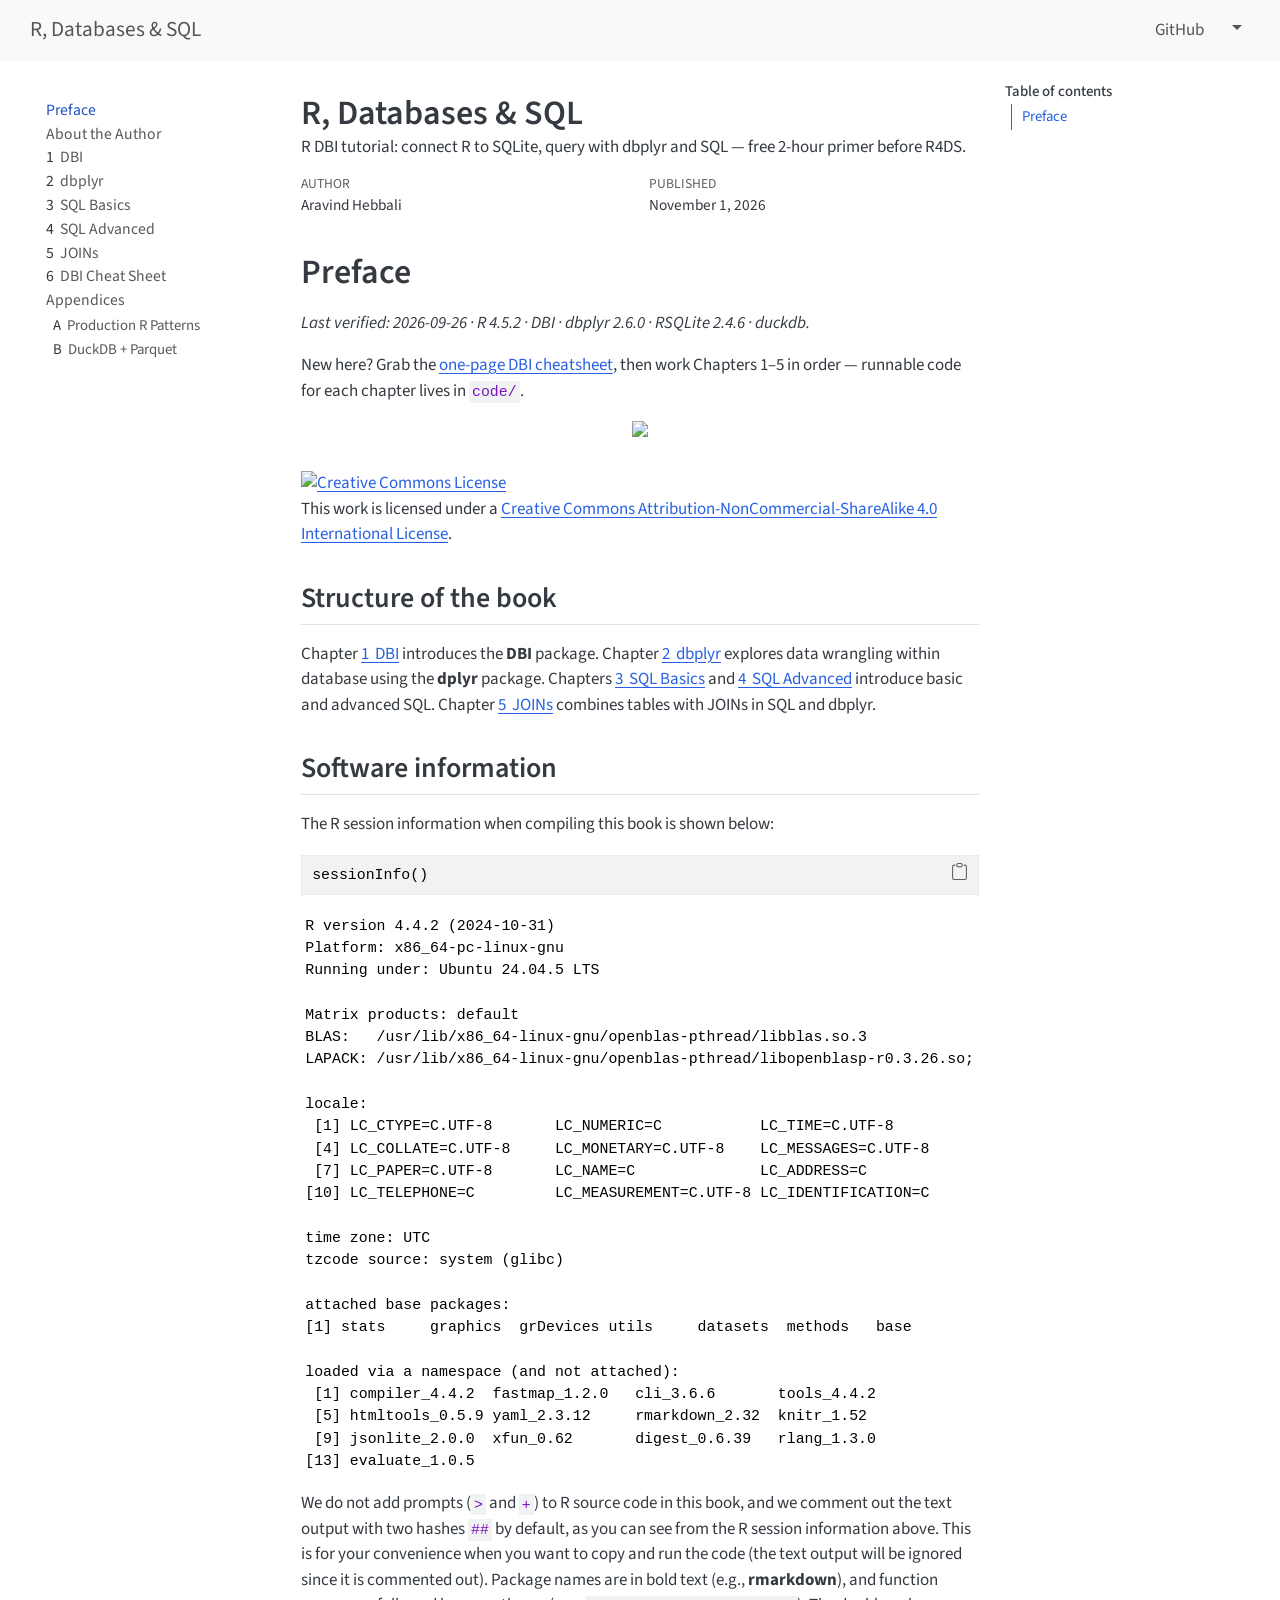
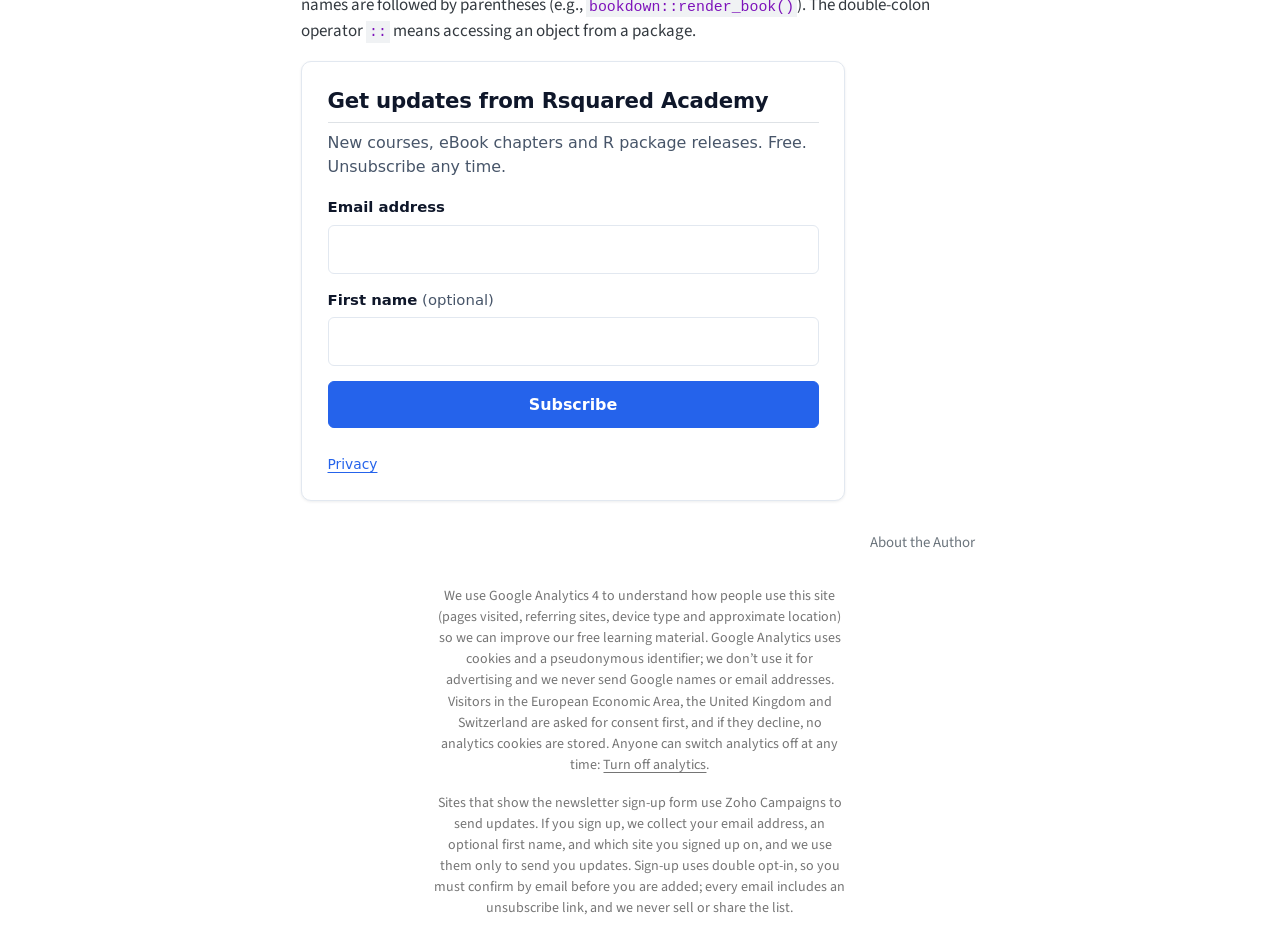
==== commit f49e37bd: "docs: rebuild site via ci" ====
--- a/docs/index.html
+++ b/docs/index.html
@@ -7,7 +7,7 @@
 <meta name="viewport" content="width=device-width, initial-scale=1.0, user-scalable=yes">
 
 <meta name="author" content="Aravind Hebbali">
-<meta name="dcterms.date" content="2026-10-17">
+<meta name="dcterms.date" content="2026-11-01">
 <meta name="description" content="R DBI tutorial: connect R to SQLite, query with dbplyr and SQL — free 2-hour primer before R4DS.">
 
 <title>R, Databases &amp; SQL</title>
@@ -84,13 +84,13 @@
 <link href="site_libs/quarto-html/quarto-syntax-highlighting-64a204ab8560d761af7679ceaba22944.css" rel="stylesheet" id="quarto-text-highlighting-styles">
 <script src="site_libs/bootstrap/bootstrap.min.js"></script>
 <link href="site_libs/bootstrap/bootstrap-icons.css" rel="stylesheet">
-<link href="site_libs/bootstrap/bootstrap-fa39313ee0ae67082205aa4c05164dde.min.css" rel="stylesheet" append-hash="true" id="quarto-bootstrap" data-mode="light">
+<link href="site_libs/bootstrap/bootstrap-2b36e6464939c0f3b701ac9a7462a734.min.css" rel="stylesheet" append-hash="true" id="quarto-bootstrap" data-mode="light">
 <script id="quarto-search-options" type="application/json">{
-  "location": "sidebar",
+  "location": "navbar",
   "copy-button": false,
   "collapse-after": 3,
-  "panel-placement": "start",
-  "type": "textbox",
+  "panel-placement": "end",
+  "type": "overlay",
   "limit": 50,
   "keyboard-shortcut": [
     "f",
@@ -120,12 +120,68 @@
 
 
 <link rel="stylesheet" href="style.css">
+<meta property="og:title" content="R, Databases &amp; SQL">
+<meta property="og:description" content="R DBI tutorial: connect R to SQLite, query with dbplyr and SQL — free 2-hour primer before R4DS.">
+<meta property="og:image" content="https://rdbsql.rsquaredacademy.com/img/social-card.png">
+<meta property="og:site_name" content="R, Databases &amp; SQL">
+<meta property="og:image:height" content="630">
+<meta property="og:image:width" content="1200">
+<meta property="og:image:alt" content="R, Databases &amp; SQL — connect R to SQLite, query with dbplyr and SQL">
+<meta name="twitter:title" content="R, Databases &amp; SQL">
+<meta name="twitter:description" content="R DBI tutorial: connect R to SQLite, query with dbplyr and SQL — free 2-hour primer before R4DS.">
+<meta name="twitter:image" content="https://rdbsql.rsquaredacademy.com/img/social-card.png">
+<meta name="twitter:site" content="@rsquaredacademy">
+<meta name="twitter:card" content="summary_large_image">
+<meta name="twitter:image-height" content="630">
+<meta name="twitter:image-width" content="1200">
+<meta name="twitter:image:alt" content="R, Databases &amp; SQL — connect R to SQLite, query with dbplyr and SQL">
 </head>
 
-<body class="nav-sidebar floating quarto-light">
+<body class="nav-sidebar floating nav-fixed quarto-light">
 
 <div id="quarto-search-results"></div>
   <header id="quarto-header" class="headroom fixed-top">
+    <nav class="navbar navbar-expand-lg " data-bs-theme="dark">
+      <div class="navbar-container container-fluid">
+      <div class="navbar-brand-container mx-auto">
+    <a class="navbar-brand" href="./index.html">
+    <span class="navbar-title">R, Databases &amp; SQL</span>
+    </a>
+  </div>
+            <div id="quarto-search" class="" title="Search"></div>
+          <button class="navbar-toggler" type="button" data-bs-toggle="collapse" data-bs-target="#navbarCollapse" aria-controls="navbarCollapse" role="menu" aria-expanded="false" aria-label="Toggle navigation" onclick="if (window.quartoToggleHeadroom) { window.quartoToggleHeadroom(); }">
+  <span class="navbar-toggler-icon"></span>
+</button>
+          <div class="collapse navbar-collapse" id="navbarCollapse">
+            <ul class="navbar-nav navbar-nav-scroll ms-auto">
+  <li class="nav-item">
+    <a class="nav-link" href="https://github.com/rsquaredacademy-publications/rdbsql/"> 
+<span class="menu-text">GitHub</span></a>
+  </li>  
+</ul>
+          </div> <!-- /navcollapse -->
+            <div class="quarto-navbar-tools">
+    <a href="https://github.com/rsquaredacademy-publications/rdbsql/" title="Source Code" class="quarto-navigation-tool px-1" aria-label="Source Code"><i class="bi bi-github"></i></a>
+    <div class="dropdown">
+      <a href="" title="Download" id="quarto-navigation-tool-dropdown-0" class="quarto-navigation-tool dropdown-toggle px-1" data-bs-toggle="dropdown" aria-expanded="false" role="link" aria-label="Download"><i class="bi bi-download"></i></a>
+      <ul class="dropdown-menu" aria-labelledby="quarto-navigation-tool-dropdown-0">
+          <li>
+            <a class="dropdown-item quarto-navbar-tools-item" href="./databases-and-sql.pdf">
+              <i class="bi bi-file-pdf pe-1"></i>
+            Download PDF
+            </a>
+          </li>
+          <li>
+            <a class="dropdown-item quarto-navbar-tools-item" href="./databases-and-sql.epub">
+              <i class="bi bi-journal pe-1"></i>
+            Download ePub
+            </a>
+          </li>
+      </ul>
+    </div>
+</div>
+      </div> <!-- /container-fluid -->
+    </nav>
   <nav class="quarto-secondary-nav">
     <div class="container-fluid d-flex">
       <button type="button" class="quarto-btn-toggle btn" data-bs-toggle="collapse" role="button" data-bs-target=".quarto-sidebar-collapse-item" aria-controls="quarto-sidebar" aria-expanded="false" aria-label="Toggle sidebar navigation" onclick="if (window.quartoToggleHeadroom) { window.quartoToggleHeadroom(); }">
@@ -134,45 +190,13 @@
         <nav class="quarto-page-breadcrumbs" aria-label="breadcrumb"><ol class="breadcrumb"><li class="breadcrumb-item"><a href="./index.html">Preface</a></li></ol></nav>
         <a class="flex-grow-1" role="navigation" data-bs-toggle="collapse" data-bs-target=".quarto-sidebar-collapse-item" aria-controls="quarto-sidebar" aria-expanded="false" aria-label="Toggle sidebar navigation" onclick="if (window.quartoToggleHeadroom) { window.quartoToggleHeadroom(); }">      
         </a>
-      <button type="button" class="btn quarto-search-button" aria-label="Search" onclick="window.quartoOpenSearch();">
-        <i class="bi bi-search"></i>
-      </button>
     </div>
   </nav>
 </header>
 <!-- content -->
-<div id="quarto-content" class="quarto-container page-columns page-rows-contents page-layout-article">
+<div id="quarto-content" class="quarto-container page-columns page-rows-contents page-layout-article page-navbar">
 <!-- sidebar -->
   <nav id="quarto-sidebar" class="sidebar collapse collapse-horizontal quarto-sidebar-collapse-item sidebar-navigation floating overflow-auto">
-    <div class="pt-lg-2 mt-2 text-left sidebar-header">
-    <div class="sidebar-title mb-0 py-0">
-      <a href="./">R, Databases &amp; SQL</a> 
-        <div class="sidebar-tools-main">
-    <div class="dropdown">
-      <a href="" title="Download" id="quarto-navigation-tool-dropdown-0" class="quarto-navigation-tool dropdown-toggle px-1" data-bs-toggle="dropdown" aria-expanded="false" role="link" aria-label="Download"><i class="bi bi-download"></i></a>
-      <ul class="dropdown-menu" aria-labelledby="quarto-navigation-tool-dropdown-0">
-          <li>
-            <a class="dropdown-item sidebar-tools-main-item" href="./databases-and-sql.pdf">
-              <i class="bi bi-file-pdf pe-1"></i>
-            Download PDF
-            </a>
-          </li>
-          <li>
-            <a class="dropdown-item sidebar-tools-main-item" href="./databases-and-sql.epub">
-              <i class="bi bi-journal pe-1"></i>
-            Download ePub
-            </a>
-          </li>
-      </ul>
-    </div>
-</div>
-    </div>
-      </div>
-        <div class="mt-2 flex-shrink-0 align-items-center">
-        <div class="sidebar-search">
-        <div id="quarto-search" class="" title="Search"></div>
-        </div>
-        </div>
     <div class="sidebar-menu-container"> 
     <ul class="list-unstyled mt-1">
         <li class="sidebar-item">
@@ -291,7 +315,7 @@
     <div>
     <div class="quarto-title-meta-heading">Published</div>
     <div class="quarto-title-meta-contents">
-      <p class="date">October 17, 2026</p>
+      <p class="date">November 1, 2026</p>
     </div>
   </div>
   
@@ -349,8 +373,9 @@
 
 loaded via a namespace (and not attached):
  [1] compiler_4.4.2  fastmap_1.2.0   cli_3.6.6       tools_4.4.2    
- [5] htmltools_0.5.9 rmarkdown_2.32  knitr_1.52      jsonlite_2.0.0 
- [9] xfun_0.62       digest_0.6.39   rlang_1.3.0     evaluate_1.0.5 </code></pre>
+ [5] htmltools_0.5.9 yaml_2.3.12     rmarkdown_2.32  knitr_1.52     
+ [9] jsonlite_2.0.0  xfun_0.62       digest_0.6.39   rlang_1.3.0    
+[13] evaluate_1.0.5 </code></pre>
 </div>
 </div>
 <p>We do not add prompts (<code>&gt;</code> and <code>+</code>) to R source code in this book, and we comment out the text output with two hashes <code>##</code> by default, as you can see from the R session information above. This is for your convenience when you want to copy and run the code (the text output will be ignored since it is commented out). Package names are in bold text (e.g., <strong>rmarkdown</strong>), and function names are followed by parentheses (e.g., <code>bookdown::render_book()</code>). The double-colon operator <code>::</code> means accessing an object from a package.</p>
@@ -434,7 +459,7 @@
     }
       var localhostRegex = new RegExp(/^(?:http|https):\/\/localhost\:?[0-9]*\//);
       var mailtoRegex = new RegExp(/^mailto:/);
-        var filterRegex = new RegExp('/' + window.location.host + '/');
+        var filterRegex = new RegExp("https:\/\/rdbsql\.rsquaredacademy\.com");
       var isInternal = (href) => {
           return filterRegex.test(href) || localhostRegex.test(href) || mailtoRegex.test(href);
       }
